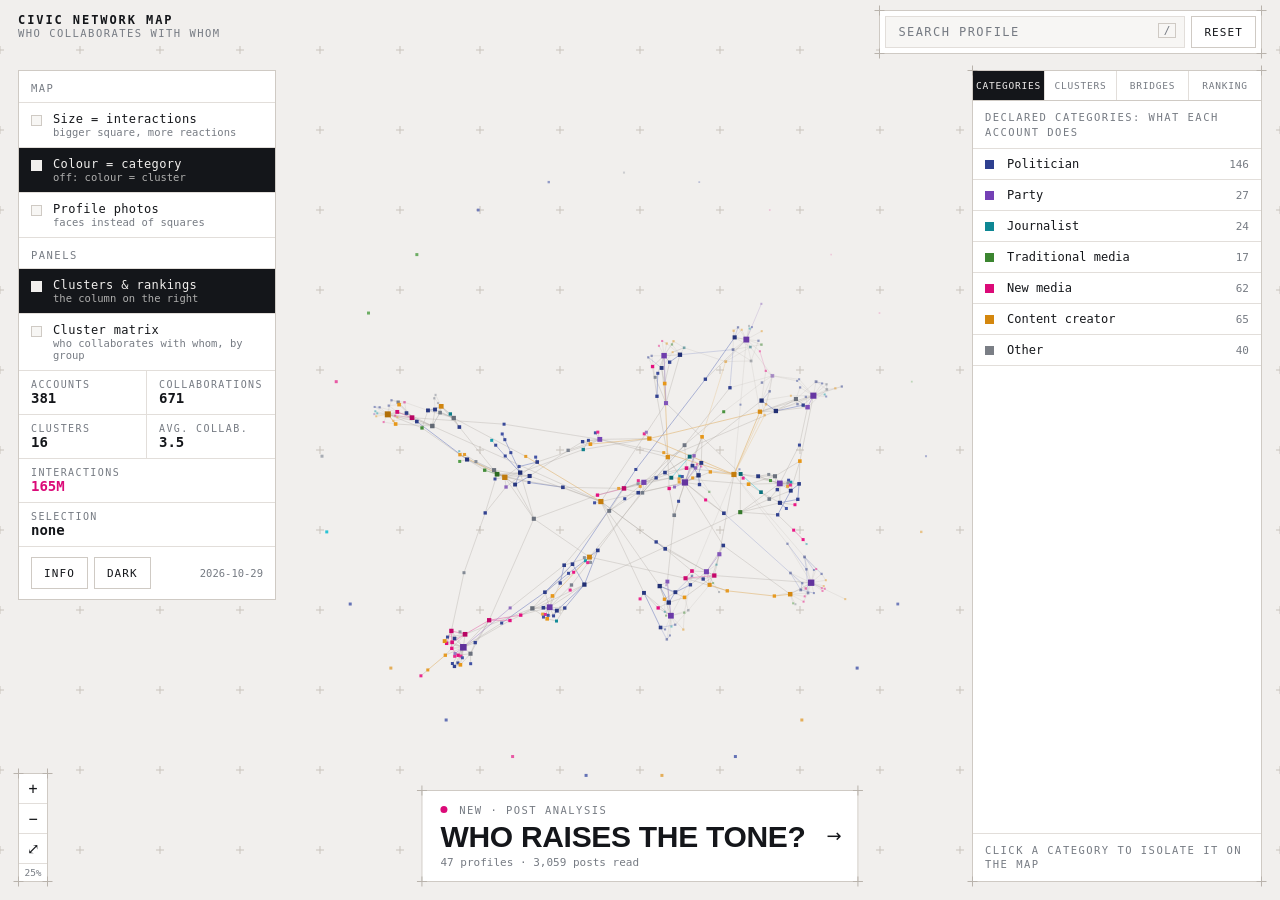
==== network-map-blueprint/kit/site/index.html @ 88afdb6c "Add ecosistemapolitico.it blueprint and clean-room network map kit BLUEPRINT.md documents how ecosis" ====
<!doctype html>
<html lang="en" data-theme="light">
<head>
<meta charset="utf-8">
<meta name="viewport" content="width=device-width, initial-scale=1, viewport-fit=cover">
<!-- SEO:head -->
<title>Civic Network Map · Who collaborates with whom</title>
<meta name="description" content="Who collaborates with whom on Instagram: 381 accounts and 671 collaborations in 16 clusters.">
<link rel="canonical" href="https://example.org/">
<meta property="og:type" content="website">
<meta property="og:site_name" content="Civic Network Map">
<meta property="og:title" content="Civic Network Map · Who collaborates with whom">
<meta property="og:description" content="Who collaborates with whom on Instagram: 381 accounts and 671 collaborations in 16 clusters.">
<meta property="og:url" content="https://example.org/">
<meta property="og:image" content="https://example.org/img/og.png">
<meta name="twitter:card" content="summary_large_image">
<script type="application/ld+json">{"@context": "https://schema.org", "@graph": [{"@type": "WebSite", "@id": "https://example.org/#site", "name": "Civic Network Map", "url": "https://example.org/", "inLanguage": "en"}, {"@type": "WebPage", "@id": "https://example.org/#page", "name": "Civic Network Map · Who collaborates with whom", "url": "https://example.org/", "isPartOf": {"@id": "https://example.org/#site"}, "dateModified": "2026-10-29", "description": "Who collaborates with whom on Instagram: 381 accounts and 671 collaborations in 16 clusters."}, {"@type": "Dataset", "@id": "https://example.org/#data", "name": "Civic Network Map", "description": "Who collaborates with whom on Instagram: 381 accounts and 671 collaborations in 16 clusters.", "dateModified": "2026-10-29", "temporalCoverage": "2026-01-01/2026-09-30", "creator": [{"@type": "Organization", "name": "Example Newsroom"}]}]}</script>
<!-- /SEO:head -->
<meta name="theme-color" content="#F1EFED">
<link rel="icon" href="img/icon.svg" type="image/svg+xml">
<script src="js/theme-init.js"></script>
<link rel="stylesheet" href="css/style.css">
</head>
<body class="page-map">

<div class="gate" id="gate">
  <div class="gate-box box">
    <p class="lab">Loading</p>
    <h1 id="gateTitle">Network map</h1>
    <p class="gate-msg" id="gateMsg" role="status"></p>
  </div>
</div>

<header class="bar" id="bar" hidden>
  <a class="brand" href="./"><b id="brandTitle"></b><span id="brandSub"></span></a>
  <div class="tools box">
    <div class="search">
      <input id="q" type="search" placeholder="Search profile" autocomplete="off" spellcheck="false"
             role="combobox" aria-expanded="false" aria-controls="sugg" aria-autocomplete="list" aria-label="Search profile">
      <kbd aria-hidden="true">/</kbd>
      <ul class="sugg box" id="sugg" role="listbox" hidden></ul>
    </div>
    <button class="btn" id="btnReset" type="button">Reset</button>
  </div>
  <button class="btn only-narrow" id="btnMenu" type="button" aria-expanded="false" aria-controls="opts">View</button>
</header>

<aside class="opts box" id="opts" aria-label="View options" hidden>
  <p class="lab">Map</p>
  <button class="opt" type="button" data-opt="itr" aria-pressed="false"><b>Size = interactions</b><small>bigger square, more reactions</small></button>
  <button class="opt" type="button" data-opt="cat" aria-pressed="true"><b>Colour = category</b><small>off: colour = cluster</small></button>
  <button class="opt" type="button" data-opt="photos" aria-pressed="false"><b>Profile photos</b><small>faces instead of squares</small></button>
  <p class="lab">Panels</p>
  <button class="opt" type="button" data-opt="rail" aria-pressed="true"><b>Clusters &amp; rankings</b><small>the column on the right</small></button>
  <button class="opt" type="button" data-opt="matrix" aria-pressed="false"><b>Cluster matrix</b><small>who collaborates with whom, by group</small></button>
  <dl class="stats">
    <div><dt>Accounts</dt><dd id="sNodes">—</dd></div>
    <div><dt>Collaborations</dt><dd id="sLinks">—</dd></div>
    <div><dt>Clusters</dt><dd id="sClusters">—</dd></div>
    <div><dt>Avg. collab.</dt><dd id="sAvg">—</dd></div>
    <div class="wide"><dt>Interactions</dt><dd class="hot" id="sItr">—</dd></div>
    <div class="wide"><dt>Selection</dt><dd id="sSel">none</dd></div>
  </dl>
  <div class="opts-foot">
    <button class="btn" id="btnInfo" type="button">Info</button>
    <button class="btn" id="btnTheme" type="button">Dark</button>
    <time id="sDate"></time>
  </div>
</aside>

<main class="stage" id="stage" hidden>
  <canvas id="graph" role="img" aria-label="Collaboration network: use the search box or the lists to explore it"></canvas>
  <div class="tip" id="tip" hidden></div>
  <div class="zoom box" role="group" aria-label="Zoom">
    <button type="button" id="zIn" aria-label="Zoom in">+</button>
    <button type="button" id="zOut" aria-label="Zoom out">−</button>
    <button type="button" id="zFit" aria-label="Fit the whole network">⤢</button>
    <output id="sZoom">100%</output>
  </div>
  <div class="sizes box" id="sizeLegend" hidden></div>
  <a class="teaser box" id="teaser" href="compass.html" hidden>
    <span class="lab"><i class="dot"></i> New · post analysis</span>
    <b class="display">Who raises the tone?</b>
    <small id="teaserSub"></small>
  </a>
</main>

<section class="matrix" id="matrix" hidden aria-labelledby="mxTitle">
  <header class="mx-head">
    <h2 class="lab" id="mxTitle">Cluster × cluster matrix</h2>
    <p>Each cell counts the collaborations between the cluster of the row and the cluster of the
       column. The last column is the share that stays inside the cluster. Click a cell to see that
       pair on the map.</p>
    <p class="mx-brief" id="mxBrief"></p>
  </header>
  <div class="mx-wrap"><table class="mx" id="mx"></table></div>
</section>

<aside class="rail box" id="rail" hidden>
  <div class="tabs" role="tablist" aria-label="Lists">
    <button role="tab" type="button" data-tab="cat" aria-selected="true">Categories</button>
    <button role="tab" type="button" data-tab="cluster" aria-selected="false">Clusters</button>
    <button role="tab" type="button" data-tab="bridge" aria-selected="false">Bridges</button>
    <button role="tab" type="button" data-tab="rank" aria-selected="false">Ranking</button>
  </div>
  <p class="rail-sub lab" id="railSub"></p>
  <div class="rail-body" id="railBody" role="tabpanel"></div>
  <p class="rail-foot lab" id="railFoot"></p>
</aside>

<aside class="card box" id="card" hidden aria-label="Profile"></aside>

<dialog class="info box" id="info" aria-labelledby="infoTitle">
  <form method="dialog"><button class="close" aria-label="Close">×</button></form>
  <h2 class="lab" id="infoTitle">About this map</h2>
  <div id="infoBody"></div>
</dialog>

<!-- SEO:text -->
<section class="vh" aria-labelledby="seoTitle">
<h2 id="seoTitle">Civic Network Map in words</h2>
<p>Who collaborates with whom on Instagram: 381 accounts and 671 collaborations in 16 clusters. Categories: Politician 146, Content creator 65, New media 62, Other 40, Party 27, Journalist 24, Traditional media 17. Period 2026-01-01 – 2026-09-30. Edition of <time datetime="2026-10-29">2026-10-29</time>.</p>
<h3>Groups and clusters</h3><ul>
<li><b>Far left</b>: Red Forum (20).</li>
<li><b>Left</b>: Left Alliance (26).</li>
<li><b>Centre-left</b>: Progressive Party (25), Civic List (20), Green Wave (20).</li>
<li><b>Centre</b>: Liberal Centre (22), Reform Bloc (11).</li>
<li><b>Centre-right</b>: Popular Union (23), Moderates (22).</li>
<li><b>Right</b>: Patriots / Heritage League (53), National Front (27).</li>
<li><b>Far right</b>: Identity Network (16).</li>
<li><b>Independent</b>: Indie Media (29), Podcast Circle (22), Satire Desk (11).</li>
<li><b>Unassigned</b>: nevel_za (9).</li>
</ul>
<p>Full method: <a href="llms-full.txt">llms-full.txt</a>.</p>
</section>
<!-- /SEO:text -->
<noscript><p class="noscript">This map needs JavaScript. The method is described in <a href="llms-full.txt">llms-full.txt</a>.</p></noscript>

<script src="data.js?v=9bb08b1418"></script>
<script src="js/core.js"></script>
<script src="js/map.js"></script>
</body>
</html>
---- network-map-blueprint/kit/site/css/style.css ----
/* ══════════════════════════════════════════════════════════════════════════
   Network map kit: "technical sheet" interface. Hairline boxes with
   registration crosses, monospace labels, one hot accent. Light and dark.
   To use a web font, self-host the WOFF2 (the CSP blocks font CDNs) and put
   its family first in --font-body / --font-display.
   ══════════════════════════════════════════════════════════════════════════ */

/* ---------------------------------------------------------------- tokens */
:root {
  --font-mono: ui-monospace, 'SF Mono', SFMono-Regular, Menlo, 'DejaVu Sans Mono', Consolas, monospace;
  --font-body: system-ui, -apple-system, 'Segoe UI', Roboto, 'Helvetica Neue', Arial, sans-serif;
  --font-display: 'Archivo Narrow', 'Roboto Condensed', 'Arial Narrow', 'Helvetica Neue', Arial, sans-serif;

  --bar-h: 52px;
  --opts-w: 258px;
  --rail-w: 290px;
  --card-w: 368px;
  --gap: 18px;
  --ease: cubic-bezier(0.2, 0.9, 0.3, 1);
  --t: 160ms;
}
:root, :root[data-theme="light"] {
  --bg: #F1EFED;
  --surface: #FFFFFF;
  --surface-2: #F7F6F4;
  --ink: #14161A;
  --ink-2: #3C4046;
  --muted: #767B83;
  --line: #CFCAC4;
  --line-soft: #E2DEDA;
  --edge: #A9A39C;
  --edge-off: #C9C4BE;
  --node-off: #B6B0A9;
  --accent: #DB0A78;
  --halo: rgba(241, 239, 237, 0.92);
  --shadow: 0 24px 60px -34px rgba(11, 12, 15, 0.45);
  --cross: url("data:image/svg+xml;utf8,<svg xmlns='http://www.w3.org/2000/svg' width='11' height='11'><path d='M5.5 0.5v10M0.5 5.5h10' stroke='%23B9B3AC' stroke-width='1'/></svg>");
  --grid: url("data:image/svg+xml;utf8,<svg xmlns='http://www.w3.org/2000/svg' width='80' height='80'><path d='M40 36v8M36 40h8' stroke='%23C9C3BC' stroke-width='1'/></svg>");
  color-scheme: light;
}
:root[data-theme="dark"] {
  --bg: #0B0D10;
  --surface: #12151A;
  --surface-2: #171B21;
  --ink: #E9E7E4;
  --ink-2: #B9BCC1;
  --muted: #7E858E;
  --line: #2A2F37;
  --line-soft: #21262D;
  --edge: #4A515B;
  --edge-off: #2E343C;
  --node-off: #454C55;
  --accent: #FF45A6;
  --halo: rgba(11, 13, 16, 0.9);
  --shadow: 0 24px 60px -30px rgba(0, 0, 0, 0.8);
  --cross: url("data:image/svg+xml;utf8,<svg xmlns='http://www.w3.org/2000/svg' width='11' height='11'><path d='M5.5 0.5v10M0.5 5.5h10' stroke='%23394049' stroke-width='1'/></svg>");
  --grid: url("data:image/svg+xml;utf8,<svg xmlns='http://www.w3.org/2000/svg' width='80' height='80'><path d='M40 36v8M36 40h8' stroke='%23262B32' stroke-width='1'/></svg>");
  color-scheme: dark;
}

/* ---------------------------------------------------------------- base */
*, *::before, *::after { box-sizing: border-box; margin: 0; padding: 0; }
html, body { height: 100%; }
body {
  background: var(--bg) var(--grid) center / 80px 80px;
  color: var(--ink);
  font: 14px/1.45 var(--font-body);
  -webkit-font-smoothing: antialiased;
}
body.page-map { overflow: hidden; overscroll-behavior: none; }
button { font: inherit; color: inherit; background: none; border: 0; cursor: pointer; text-align: left; }
a { color: inherit; }
[hidden] { display: none !important; }
:focus-visible { outline: 2px solid var(--accent); outline-offset: 2px; }
.vh { position: absolute; width: 1px; height: 1px; overflow: hidden; clip-path: inset(50%); white-space: nowrap; }
.lab {
  font: 500 10.5px/1.4 var(--font-mono);
  letter-spacing: 0.14em;
  text-transform: uppercase;
  color: var(--muted);
}
.hot { color: var(--accent); }
.display { font: 700 30px/1 var(--font-display); text-transform: uppercase; letter-spacing: -0.01em; }

/* a box: hairline border plus a registration cross on each corner */
.box { position: relative; background: var(--surface); border: 1px solid var(--line); }
.box::before {
  content: ''; position: absolute; inset: -6px; pointer-events: none;
  background: var(--cross) 0 0 / 11px no-repeat, var(--cross) 100% 0 / 11px no-repeat,
              var(--cross) 0 100% / 11px no-repeat, var(--cross) 100% 100% / 11px no-repeat;
}

.btn {
  display: inline-flex; align-items: center; gap: 6px;
  height: 32px; padding: 0 12px;
  border: 1px solid var(--line); background: var(--surface);
  font: 500 11px var(--font-mono); letter-spacing: 0.1em; text-transform: uppercase;
  text-decoration: none; white-space: nowrap;
  transition: background var(--t) var(--ease), border-color var(--t) var(--ease);
}
.btn:hover { border-color: var(--ink); }

/* ---------------------------------------------------------------- loading gate */
.gate { position: fixed; inset: 0; z-index: 50; display: grid; place-items: center; background: var(--bg) var(--grid) center / 80px 80px; transition: opacity 400ms var(--ease); }
.gate.gone { opacity: 0; pointer-events: none; }
.gate-box { padding: 28px 34px; min-width: 280px; }
.gate-box h1 { font: 700 40px/1 var(--font-display); text-transform: uppercase; margin: 6px 0 10px; }
.gate-msg { font: 12px var(--font-mono); color: var(--accent); min-height: 1em; }

/* ---------------------------------------------------------------- top bar */
.bar {
  position: fixed; top: 0; left: 0; right: 0; z-index: 20; height: var(--bar-h);
  display: flex; align-items: center; justify-content: space-between; gap: 16px;
  padding: 0 var(--gap); pointer-events: none;
}
.bar > * { pointer-events: auto; }
.brand { display: flex; flex-direction: column; text-decoration: none; line-height: 1.2; min-width: 0; }
.brand b { font: 700 12px var(--font-mono); letter-spacing: 0.16em; text-transform: uppercase; }
.brand span { font: 10.5px var(--font-mono); letter-spacing: 0.14em; text-transform: uppercase; color: var(--muted); }
.tools { display: flex; gap: 6px; padding: 5px; margin-top: 12px; }
.search { position: relative; }
.search input {
  width: 300px; height: 32px; padding: 0 30px 0 12px;
  border: 1px solid var(--line-soft); background: var(--surface-2); color: var(--ink);
  font: 12px var(--font-mono); letter-spacing: 0.04em;
}
.search input::placeholder { text-transform: uppercase; letter-spacing: 0.12em; color: var(--muted); }
.search kbd { position: absolute; right: 9px; top: 7px; font: 11px var(--font-mono); color: var(--muted); border: 1px solid var(--line); padding: 0 5px; }
.sugg { position: absolute; top: 38px; left: 0; width: 100%; max-height: 60vh; overflow-y: auto; list-style: none; box-shadow: var(--shadow); z-index: 30; }
.sugg li { display: grid; grid-template-columns: 10px 1fr auto; gap: 2px 8px; align-items: center; padding: 7px 10px; border-bottom: 1px solid var(--line-soft); cursor: pointer; font: 12px var(--font-mono); }
.sugg li i { width: 8px; height: 8px; }
.sugg li span { grid-column: 2; font: 11.5px var(--font-body); color: var(--muted); }
.sugg li em { grid-column: 3; grid-row: 1; font-style: normal; color: var(--muted); }
.sugg li.on, .sugg li:hover { background: var(--surface-2); }
.sugg li.none { color: var(--muted); cursor: default; }
.only-narrow { display: none; }

/* ---------------------------------------------------------------- options column */
.opts {
  position: fixed; z-index: 10; top: calc(var(--bar-h) + var(--gap)); left: var(--gap);
  width: var(--opts-w); max-height: calc(100vh - var(--bar-h) - 2 * var(--gap)); overflow-y: auto;
}
.opts > .lab { padding: 10px 12px 6px; border-bottom: 1px solid var(--line-soft); }
.opt {
  display: block; width: 100%; padding: 9px 12px 9px 34px; position: relative;
  border-bottom: 1px solid var(--line-soft);
  transition: background var(--t) var(--ease), color var(--t) var(--ease);
}
.opt b { display: block; font: 500 12px var(--font-mono); letter-spacing: 0.03em; }
.opt small { display: block; font: 10.5px var(--font-mono); color: var(--muted); }
.opt::before { content: ''; position: absolute; left: 12px; top: 12px; width: 11px; height: 11px; border: 1px solid var(--line); background: var(--surface-2); }
.opt[aria-pressed="true"] { background: var(--ink); color: var(--bg); }
.opt[aria-pressed="true"] small { color: color-mix(in srgb, var(--bg) 70%, transparent); }
.opt[aria-pressed="true"]::before { background: var(--bg); border-color: var(--bg); }
.opt:not([aria-pressed="true"]):hover { background: var(--surface-2); }
.stats { display: grid; grid-template-columns: 1fr 1fr; }
.stats div { padding: 8px 12px; border-bottom: 1px solid var(--line-soft); }
.stats div:nth-child(odd):not(.wide) { border-right: 1px solid var(--line-soft); }
.stats .wide { grid-column: span 2; }
.stats dt { font: 10px var(--font-mono); letter-spacing: 0.14em; text-transform: uppercase; color: var(--muted); }
.stats dd { font: 600 14px var(--font-mono); overflow: hidden; text-overflow: ellipsis; white-space: nowrap; }
.opts-foot { display: flex; align-items: center; gap: 6px; padding: 10px 12px; }
.opts-foot time { margin-left: auto; font: 10.5px var(--font-mono); color: var(--muted); }

/* ---------------------------------------------------------------- stage */
.stage { position: fixed; inset: 0; }
#graph { position: absolute; inset: 0; width: 100%; height: 100%; display: block; touch-action: none; }
.tip { position: fixed; z-index: 25; pointer-events: none; padding: 5px 9px; background: var(--ink); color: var(--bg); font: 12px var(--font-mono); white-space: nowrap; }
.tip span { opacity: 0.6; margin-left: 6px; }
.zoom { position: fixed; z-index: 10; left: var(--gap); bottom: var(--gap); display: flex; flex-direction: column; width: 30px; }
.zoom button { height: 30px; text-align: center; border-bottom: 1px solid var(--line-soft); font: 15px var(--font-mono); }
.zoom button:hover { background: var(--surface-2); }
.zoom output { font: 9.5px var(--font-mono); text-align: center; padding: 3px 0; color: var(--muted); }
.sizes { position: fixed; z-index: 10; left: calc(var(--gap) + 48px); bottom: var(--gap); padding: 10px 12px; max-width: 320px; }
.sizes .sq { display: flex; align-items: flex-end; gap: 12px; margin: 8px 0 6px; }
.sizes .sq span { display: flex; flex-direction: column; align-items: center; gap: 4px; font: 10px var(--font-mono); color: var(--muted); }
.sizes .sq i { display: block; background: var(--muted); }
.sizes .sq i.na { width: 9px; height: 9px; background: none; border: 1.2px solid var(--muted); }
.sizes .note { font: 10px var(--font-mono); color: var(--muted); }
.teaser {
  position: fixed; z-index: 10; left: 50%; bottom: var(--gap); transform: translateX(-50%);
  display: grid; gap: 4px; padding: 12px 52px 12px 18px; min-width: 300px; text-decoration: none;
  transition: border-color var(--t) var(--ease);
}
.teaser:hover { border-color: var(--ink); }
.teaser .dot { display: inline-block; width: 7px; height: 7px; border-radius: 50%; background: var(--accent); margin-right: 4px; vertical-align: 1px; font-style: normal; }
.teaser small { font: 11px var(--font-mono); color: var(--muted); }
.teaser::after { content: '→'; position: absolute; right: 16px; top: 50%; transform: translateY(-50%); font-size: 18px; }

/* ---------------------------------------------------------------- right rail and card */
.rail, .card {
  position: fixed; z-index: 10; top: calc(var(--bar-h) + var(--gap)); right: var(--gap); bottom: var(--gap);
  display: flex; flex-direction: column;
}
.rail { width: var(--rail-w); }
.card { width: var(--card-w); overflow-y: auto; animation: slide-in 280ms var(--ease); }
@keyframes slide-in { from { transform: translateX(24px); opacity: 0; } }
.tabs { display: grid; grid-template-columns: repeat(4, 1fr); border-bottom: 1px solid var(--line); }
.tabs button { padding: 9px 2px; text-align: center; font: 500 9.5px var(--font-mono); letter-spacing: 0.08em; text-transform: uppercase; color: var(--muted); border-right: 1px solid var(--line-soft); }
.tabs button:last-child { border-right: 0; }
.tabs button[aria-selected="true"] { background: var(--ink); color: var(--bg); }
.rail-sub { padding: 9px 12px; border-bottom: 1px solid var(--line-soft); }
.rail-body { flex: 1; overflow-y: auto; }
.rail-foot { padding: 9px 12px; border-top: 1px solid var(--line-soft); }
.row {
  display: grid; grid-template-columns: 12px 1fr auto; align-items: center; gap: 10px;
  width: 100%; padding: 8px 12px; border-bottom: 1px solid var(--line-soft);
  font: 12px var(--font-mono);
}
.row i { width: 9px; height: 9px; }
.row span { overflow: hidden; text-overflow: ellipsis; white-space: nowrap; }
.row em { font-style: normal; font-size: 11px; color: var(--muted); }
.row em.hot { color: var(--accent); }
.row:hover { background: var(--surface-2); }
.row.on { background: var(--ink); color: var(--bg); }
.row.on em { color: inherit; opacity: 0.7; }
.row.rank { grid-template-columns: 22px 1fr auto; row-gap: 5px; padding-bottom: 7px; }
.row.rank small { font-size: 10.5px; color: var(--muted); text-align: right; }
.row.rank .track { grid-column: 1 / -1; width: 100%; height: 3px; background: var(--line-soft); }
.row.rank .track b { display: block; height: 100%; }
.grp { display: flex; justify-content: space-between; width: 100%; padding: 12px 12px 6px; font: 600 10.5px var(--font-mono); letter-spacing: 0.12em; text-transform: uppercase; border-bottom: 1px solid var(--line); }
.grp em { font-style: normal; color: var(--muted); }
.grp:hover:not(:disabled) { background: var(--surface-2); }
.grp.on { background: var(--ink); color: var(--bg); }
.grp:disabled { cursor: default; }

.card-head { display: flex; align-items: center; gap: 8px; padding: 10px 12px; border-bottom: 1px solid var(--line); }
.card-head .sw { width: 9px; height: 9px; flex: none; }
.card-head .lab { flex: 1; overflow: hidden; text-overflow: ellipsis; white-space: nowrap; color: var(--ink); }
.close { font-size: 20px; line-height: 1; padding: 0 4px; color: var(--muted); }
.close:hover { color: var(--ink); }
.who { display: flex; gap: 14px; padding: 14px 14px 10px; align-items: flex-start; }
.face {
  flex: none; display: grid; place-items: center; background: var(--surface-2) no-repeat; border: 1px solid var(--line);
  font: 600 18px var(--font-mono); color: var(--muted);
}
.who h2 { font: 600 18px var(--font-mono); word-break: break-all; }
.who p { color: var(--muted); font-size: 13px; }
.pill { display: inline-flex; align-items: center; gap: 6px; margin-top: 6px; padding: 2px 8px; border: 1px solid var(--line); font: 10px var(--font-mono); letter-spacing: 0.1em; text-transform: uppercase; }
.pill i { width: 7px; height: 7px; }
.actions { display: flex; flex-wrap: wrap; gap: 6px; padding: 0 14px 14px; border-bottom: 1px solid var(--line); }
.metrics { display: grid; grid-template-columns: 1fr 1fr; border-bottom: 1px solid var(--line); }
.metrics div { padding: 10px 14px; border-bottom: 1px solid var(--line-soft); }
.metrics div:nth-child(odd) { border-right: 1px solid var(--line-soft); }
.metrics div:nth-last-child(-n+2) { border-bottom: 0; }
.metrics dt { font: 10px var(--font-mono); letter-spacing: 0.14em; text-transform: uppercase; color: var(--muted); }
.metrics dd { font: 600 20px var(--font-mono); }
.metrics dd.na { color: var(--muted); font-weight: 400; }
.bridge, .cp-line { margin: 12px 14px 0; padding: 10px 12px; border: 1px solid var(--line-soft); background: var(--surface-2); font: 11.5px var(--font-mono); }
.cp-line .lab { display: block; margin-bottom: 2px; }
.between { display: flex; justify-content: space-between; padding: 16px 14px 8px; }
.chips { display: flex; flex-wrap: wrap; gap: 5px; padding: 0 14px 16px; }
.chips button { display: inline-flex; align-items: center; gap: 6px; padding: 4px 8px; border: 1px solid var(--line); font: 11px var(--font-mono); }
.chips button:hover { border-color: var(--ink); }
.chips i { width: 7px; height: 7px; }

/* ---------------------------------------------------------------- matrix view */
.matrix {
  position: fixed; z-index: 9; top: var(--bar-h); bottom: 0; right: 0;
  left: calc(var(--opts-w) + 2 * var(--gap));
  background: var(--bg); overflow: auto; padding: 18px var(--gap) var(--gap);
}
.mx-head { max-width: 760px; margin-bottom: 14px; }
.mx-head p { color: var(--ink-2); margin-top: 6px; }
.mx-wrap { overflow: auto; }
.mx { border-collapse: collapse; font: 11px var(--font-mono); background: var(--surface); }
.mx th, .mx td { border: 1px solid var(--line-soft); }
.mx thead th { height: 130px; vertical-align: bottom; padding: 4px 2px; font-weight: 400; }
.mx thead th span { writing-mode: vertical-rl; transform: rotate(180deg); white-space: nowrap; display: inline-flex; align-items: center; gap: 4px; max-height: 120px; overflow: hidden; }
.mx thead th i, .mx tbody th i { display: inline-block; width: 8px; height: 8px; margin-right: 4px; }
.mx tbody th { text-align: right; padding: 0 8px; white-space: nowrap; font-weight: 400; }
.mx td { width: 34px; min-width: 34px; height: 30px; text-align: center; cursor: pointer; }
.mx td.z { color: var(--muted); cursor: default; }
.mx td.cl { color: var(--muted); cursor: default; width: 46px; }
.mx td[data-a]:hover { outline: 2px solid var(--ink); outline-offset: -2px; }
body.alt .rail, body.alt .card, body.alt .zoom, body.alt .sizes, body.alt .teaser { display: none; }

/* ---------------------------------------------------------------- info dialog */
.info { margin: auto; width: min(640px, calc(100vw - 32px)); max-height: calc(100vh - 48px); padding: 22px 26px; color: var(--ink); overflow: auto; box-shadow: var(--shadow); }
.info::backdrop { background: rgba(10, 12, 15, 0.45); }
.info .close { position: absolute; right: 14px; top: 12px; }
.info h3 { font: 600 11px var(--font-mono); letter-spacing: 0.12em; text-transform: uppercase; margin: 18px 0 6px; }
.info p, .info li { color: var(--ink-2); margin-bottom: 8px; }
.info ul { padding-left: 18px; }
.info .lede { color: var(--ink); font-size: 15px; margin-top: 10px; }
.noscript { position: fixed; inset: 40% 20px auto; text-align: center; font: 13px var(--font-mono); }

/* ---------------------------------------------------------------- narrow screens */
@media (max-width: 1000px) {
  .search input { width: 220px; }
}
@media (max-width: 760px) {
  :root { --gap: 10px; }
  .only-narrow { display: inline-flex; }
  .brand span { display: none; }
  .tools { margin-top: 0; padding: 0; border: 0; background: none; }
  .tools::before { display: none; }
  .tools .search, .tools #btnReset { display: none; }
  body.menu-open .tools { position: fixed; top: var(--bar-h); left: var(--gap); right: var(--gap); z-index: 21; display: flex; padding: 6px; background: var(--surface); border: 1px solid var(--line); }
  body.menu-open .tools .search, body.menu-open .tools #btnReset { display: block; }
  body.menu-open .tools .search { flex: 1; }
  .search input { width: 100%; font-size: 16px; }
  .opts { display: none; top: calc(var(--bar-h) + 52px); left: var(--gap); right: var(--gap); width: auto; max-height: 55vh; z-index: 21; box-shadow: var(--shadow); }
  body.menu-open .opts:not([hidden]) { display: block; }
  .rail, .card { top: auto; left: 0; right: 0; bottom: 0; width: auto; border-left: 0; border-right: 0; border-bottom: 0; }
  .rail { height: 44vh; }
  .card { height: 60vh; animation-name: slide-up; }
  @keyframes slide-up { from { transform: translateY(24px); opacity: 0; } }
  .rail::before, .card::before { display: none; }
  .zoom, .sizes { display: none; }
  .teaser { display: none; }
  .matrix { left: 0; }
}
@media (pointer: coarse) {
  input, select { font-size: 16px; }   /* iOS zooms the page on smaller inputs */
}

@media (prefers-reduced-motion: reduce) {
  *, *::before, *::after { animation: none !important; transition: none !important; scroll-behavior: auto !important; }
}

/* ══════════════════════════════════════════════════════════════════════════
   MEDIA COMPASS PAGE
   ══════════════════════════════════════════════════════════════════════════ */
body.page-compass { overflow-y: auto; }
.cp { max-width: 1320px; margin: 0 auto; padding: calc(var(--bar-h) + 10px) var(--gap) 48px; }
.cp-top { display: grid; grid-template-columns: 1fr auto; gap: 20px; align-items: end; margin-bottom: 22px; }
.cp-top h1 { font: 700 56px/0.95 var(--font-display); text-transform: uppercase; letter-spacing: -0.01em; margin: 4px 0 8px; }
.cp-top p { color: var(--ink-2); max-width: 620px; }
.counters { display: grid; grid-template-columns: repeat(3, auto); }
.counters div { padding: 10px 16px; border-right: 1px solid var(--line-soft); }
.counters div:last-child { border-right: 0; }
.counters dd { font: 600 22px var(--font-mono); }
.cp-main { display: grid; grid-template-columns: minmax(0, 1fr) 360px; gap: 22px; align-items: start; }
.plot-box { padding: 0; }
.plot-head, .plot-foot { display: flex; flex-wrap: wrap; align-items: center; justify-content: space-between; gap: 10px; padding: 8px 12px; border-bottom: 1px solid var(--line); }
.plot-foot { border-bottom: 0; border-top: 1px solid var(--line); }
.seg { display: inline-flex; flex-wrap: wrap; align-items: center; row-gap: 4px; }
.seg .lab { margin-right: 8px; }
.seg button { padding: 5px 10px; border: 1px solid var(--line-soft); margin-left: -1px; font: 10px var(--font-mono); letter-spacing: 0.08em; text-transform: uppercase; color: var(--muted); }
.seg button[aria-pressed="true"] { background: var(--ink); color: var(--bg); border-color: var(--ink); }
#cpSvg { display: block; width: 100%; height: clamp(420px, calc(100vh - 330px), 760px); }
#cpSvg text { font: 10px var(--font-mono); fill: var(--muted); }
#cpSvg .band-lab { letter-spacing: 0.14em; text-transform: uppercase; }
#cpSvg .band-lab.hot { fill: var(--accent); }
#cpSvg .axis-t { fill: var(--ink-2); letter-spacing: 0.1em; text-transform: uppercase; }
#cpSvg .grid { stroke: var(--line-soft); }
#cpSvg .dot { transition: transform 720ms var(--ease), opacity 280ms; cursor: pointer; }
#cpSvg .dot circle.b { stroke: var(--surface); stroke-width: 1; fill-opacity: 0.85; }
#cpSvg .dot circle.b.nd { fill: none; stroke-width: 1.4; }
#cpSvg .dot.off { opacity: 0.08; pointer-events: none; }
#cpSvg .dot.dim { opacity: 0.25; }
#cpSvg .dot.sel circle.b { stroke: var(--ink); stroke-width: 2.4; fill-opacity: 1; }
#cpSvg .lbl { fill: var(--ink); font-size: 10px; paint-order: stroke; stroke: var(--halo); stroke-width: 3px; pointer-events: none; }
#cpSvg .lbl.sel { font-weight: 700; font-size: 11px; }
.timeline { display: flex; align-items: stretch; gap: 4px; padding: 10px 12px; border-top: 1px solid var(--line); overflow-x: auto; }
.timeline button { min-width: 64px; padding: 4px 6px; border: 1px solid var(--line-soft); font: 10px var(--font-mono); text-transform: uppercase; display: grid; gap: 3px; }
.timeline button .t { height: 22px; display: flex; align-items: flex-end; }
.timeline button .t b { display: block; width: 100%; background: var(--accent); opacity: 0.8; }
.timeline button[aria-pressed="true"] { border-color: var(--ink); background: var(--surface-2); }
.timeline .play { min-width: 40px; place-items: center; font-size: 14px; background: var(--ink); color: var(--bg); }
.side { position: sticky; top: calc(var(--bar-h) + 10px); max-height: calc(100vh - var(--bar-h) - 30px); display: flex; flex-direction: column; }
.side .tabs { grid-template-columns: repeat(3, 1fr); }
.side-body { overflow-y: auto; flex: 1 1 auto; }
.side-detail { padding: 14px; }
.side-detail h2 { font: 600 18px var(--font-mono); word-break: break-all; }
.side-detail .tone { display: inline-block; margin: 8px 0; padding: 3px 9px; font: 600 11px var(--font-mono); letter-spacing: 0.12em; text-transform: uppercase; color: #fff; }
.side-detail dl { display: grid; grid-template-columns: 1fr 1fr; border: 1px solid var(--line-soft); margin: 10px 0; }
.side-detail dl div { padding: 8px 10px; border-bottom: 1px solid var(--line-soft); }
.side-detail dl div:nth-child(odd) { border-right: 1px solid var(--line-soft); }
.side-detail dt { font: 10px var(--font-mono); letter-spacing: 0.12em; text-transform: uppercase; color: var(--muted); }
.side-detail dd { font: 600 16px var(--font-mono); }
.side-detail h3 { margin: 14px 0 6px; }
.hbar { display: grid; grid-template-columns: 1fr auto; gap: 2px 8px; font: 11.5px var(--font-mono); margin-bottom: 6px; }
.hbar i { grid-column: span 2; height: 4px; background: var(--line-soft); }
.hbar i b { display: block; height: 100%; background: var(--accent); }
.months { display: flex; align-items: flex-end; gap: 3px; height: 50px; margin-top: 6px; }
.months span { flex: 1; background: var(--accent); opacity: 0.75; min-height: 1px; }
.cp-lower { display: grid; grid-template-columns: 1fr 1fr; gap: 22px; margin-top: 26px; }
.cp-lower > section { padding: 14px 16px; }
.cp-lower h2 { margin-bottom: 10px; }
.cp-list { margin-top: 26px; padding: 14px 16px; }
.filters { display: flex; flex-wrap: wrap; gap: 8px; align-items: center; margin: 10px 0 14px; }
.filters input { height: 30px; padding: 0 10px; border: 1px solid var(--line); background: var(--surface-2); color: var(--ink); font: 12px var(--font-mono); min-width: 220px; }
.grid-cards { display: grid; grid-template-columns: repeat(auto-fill, minmax(230px, 1fr)); gap: 8px; }
.pcard { display: grid; grid-template-columns: 1fr auto; gap: 2px 8px; padding: 10px 12px; border: 1px solid var(--line-soft); background: var(--surface); }
.pcard:hover { border-color: var(--ink); }
.pcard b { font: 600 12.5px var(--font-mono); overflow: hidden; text-overflow: ellipsis; white-space: nowrap; }
.pcard small { font: 10.5px var(--font-mono); color: var(--muted); grid-column: span 2; }
.pcard .tn { font: 10px var(--font-mono); text-transform: uppercase; letter-spacing: 0.1em; }
.empty { color: var(--muted); font: 12px var(--font-mono); padding: 14px 0; }

@media (max-width: 1100px) {
  .cp-main { grid-template-columns: minmax(0, 1fr); }
  .side { position: relative; top: auto; display: block; max-height: none; }
  .side-body { max-height: 60vh; }
  .cp-lower { grid-template-columns: 1fr; }
}
@media (max-width: 760px) {
  .cp-top { grid-template-columns: 1fr; }
  .cp-top h1 { font-size: 40px; }
  .cp-lower { gap: 14px; }
  .filters input { min-width: 0; flex: 1 1 100%; }
  #cpSvg { height: min(112vw, 540px); }
  .tools .search { display: none; }
}
.page-compass .bar { background: var(--bg); border-bottom: 1px solid var(--line-soft); }
.page-compass .tools { margin-top: 0; padding: 4px; }
.cp-lower .hbar small { margin-left: 6px; }
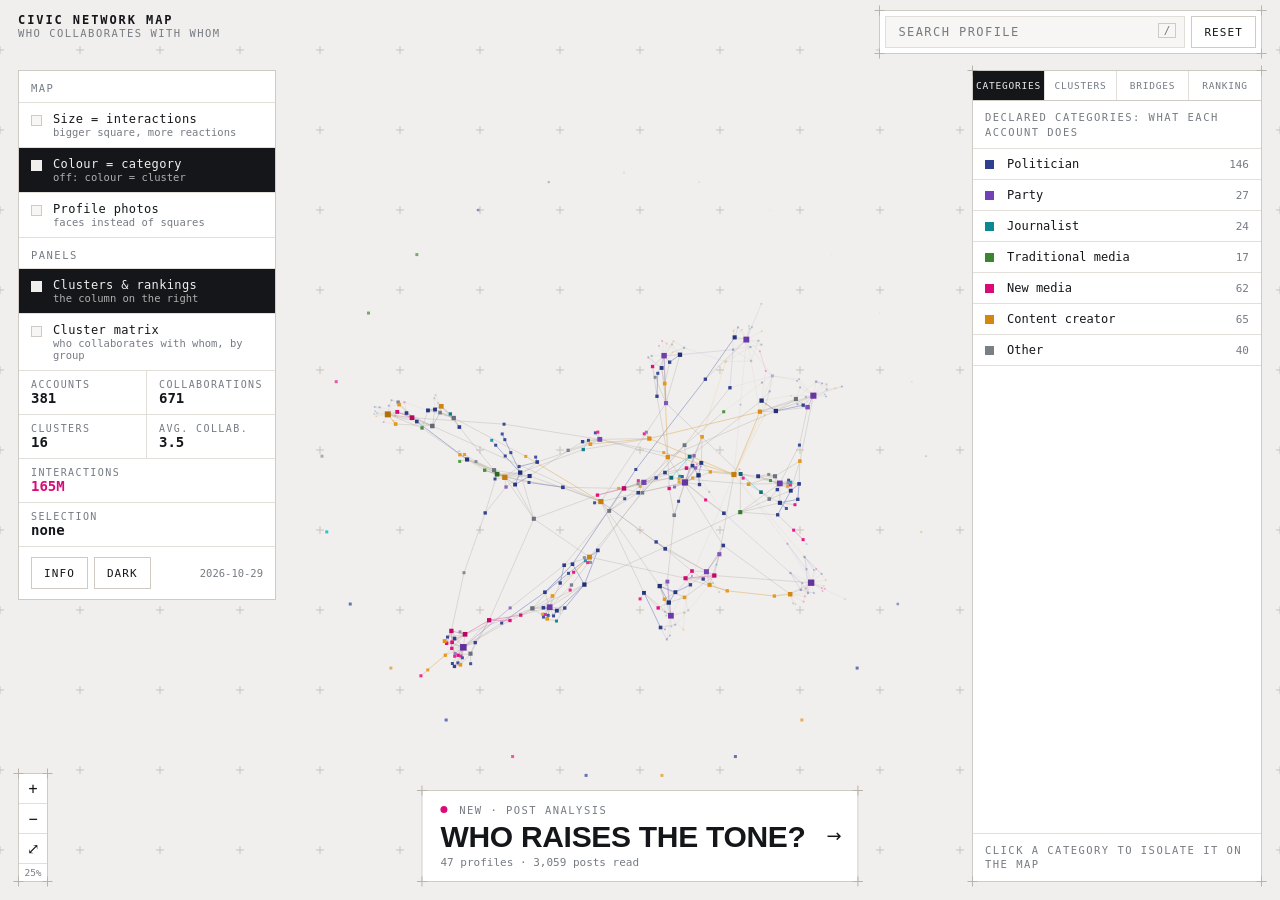
==== commit f3388fb3: "Fix code review findings in the network map kit Pipeline - Compass handles are normalised like every" ====
--- a/network-map-blueprint/kit/site/index.html
+++ b/network-map-blueprint/kit/site/index.html
@@ -136,7 +136,7 @@
 <!-- /SEO:text -->
 <noscript><p class="noscript">This map needs JavaScript. The method is described in <a href="llms-full.txt">llms-full.txt</a>.</p></noscript>
 
-<script src="data.js?v=9bb08b1418"></script>
+<script src="data.js?v=2c7e0327c3"></script>
 <script src="js/core.js"></script>
 <script src="js/map.js"></script>
 </body>
--- a/network-map-blueprint/kit/site/css/style.css
+++ b/network-map-blueprint/kit/site/css/style.css
@@ -348,6 +348,7 @@
 #cpSvg .dot { transition: transform 720ms var(--ease), opacity 280ms; cursor: pointer; }
 #cpSvg .dot circle.b { stroke: var(--surface); stroke-width: 1; fill-opacity: 0.85; }
 #cpSvg .dot circle.b.nd { fill: none; stroke-width: 1.4; }
+#cpSvg .dot circle.hit { fill: transparent; stroke: none; }
 #cpSvg .dot.off { opacity: 0.08; pointer-events: none; }
 #cpSvg .dot.dim { opacity: 0.25; }
 #cpSvg .dot.sel circle.b { stroke: var(--ink); stroke-width: 2.4; fill-opacity: 1; }
